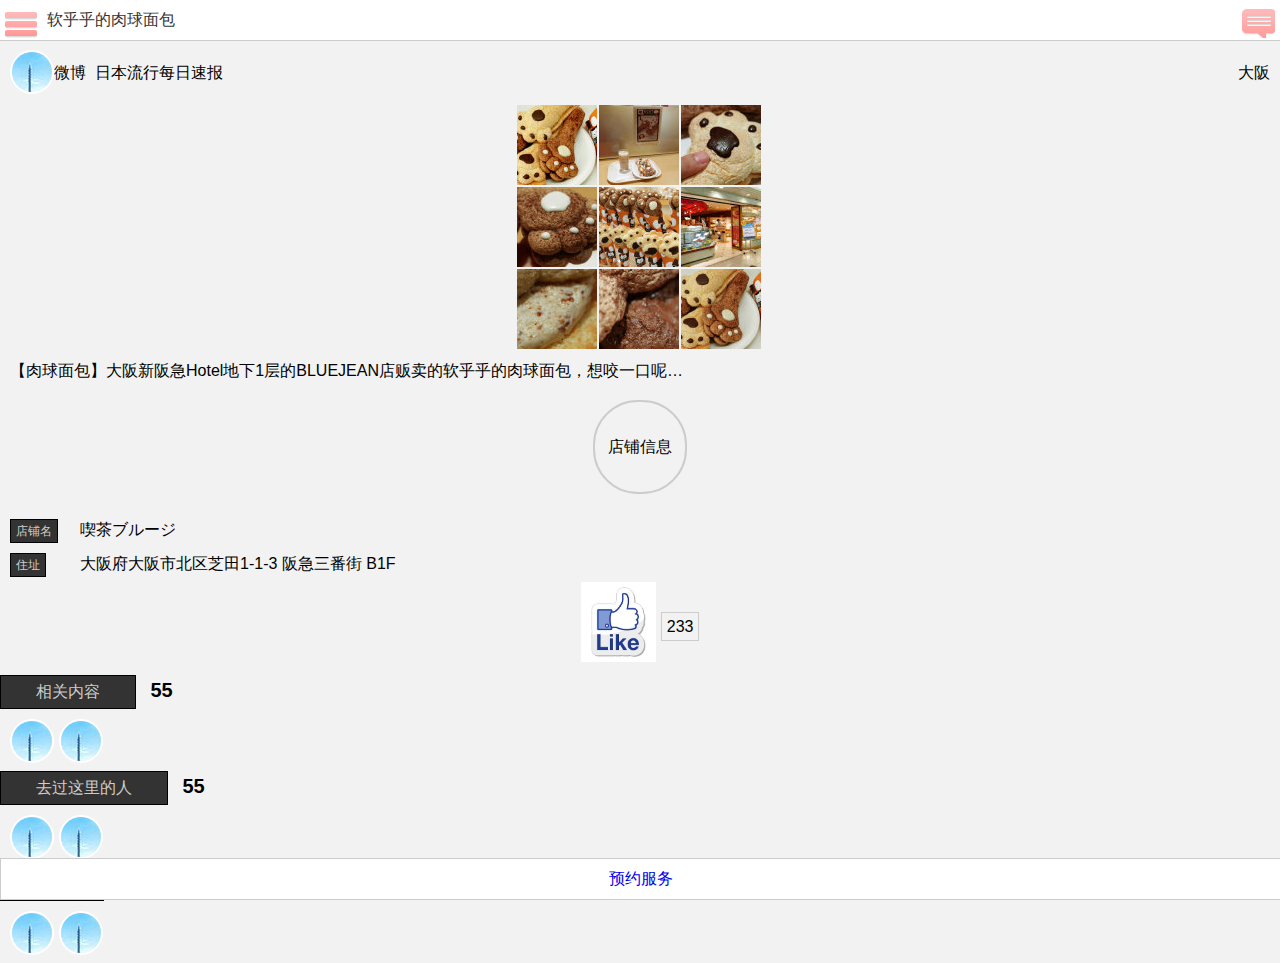
==== detail.html @ e95c985d "new" ====
﻿<!DOCTYPE html>
<html>
<head lang="en">
    <meta charset="UTF-8">
    <title></title>
    <meta name="viewport" content="width=device-width, initial-scale=1.0, maximum-scale=2.0, minimum-scale=1.0, user-scalable=no, target-densitydpi=medium-dpi" />
    <link rel="stylesheet" href="css/reset.css"/>
    <link rel="stylesheet" href="css/common.css"/>
    <link rel="stylesheet" href="css/page.css"/>
</head>
<body>
<header class="detail-header">
    <a class="menuButton" href="menu.html"></a>
    软乎乎的肉球面包
    <a class="noticeButto" href="#"></a>
</header>
<section class="detail-sec1">
    <div class="source">
        <div class="photo-round small-photo" style="float: left;"><img src="res/original.jpg" alt=""/></div>
        微博&nbsp;&nbsp;日本流行每日速报
        <div class="area">大阪</div>
    </div>
    <div class="contentImgs">
        <ul>
            <li><img src="res/1.jpg" alt=""/></li>
            <li><img src="res/2.jpg" alt=""/></li>
            <li><img src="res/3.jpg" alt=""/></li>
            <li><img src="res/4.jpg" alt=""/></li>
            <li><img src="res/5.jpg" alt=""/></li>
            <li><img src="res/6.jpg" alt=""/></li>
            <li><img src="res/7.jpg" alt=""/></li>
            <li><img src="res/8.jpg" alt=""/></li>
            <li><img src="res/9.jpg" alt=""/></li>
        </ul>
    </div>
    <div class="contentIntroduction">
        【肉球面包】大阪新阪急Hotel地下1层的BLUEJEAN店贩卖的软乎乎的肉球面包，想咬一口呢…
    </div>
    <div class="storeInfoButton">店铺信息</div>
    <table class="tbl_common">
        <colgroup>
            <col width="70"/>
        </colgroup>
        <tr>
            <td><span class="importantTag">店铺名</span></td>
            <td>喫茶ブルージ</td>
        </tr>
        <tr>
            <td><span class="importantTag">住址</span></td>
            <td>大阪府大阪市北区芝田1-1-3 阪急三番街 B1F</td>
        </tr>
    </table>
    <div class="storeInfoContainer">
        <img src="res/20140907001901.bmp" alt=""/>
    </div>
    <div class="collectionContainer">
        <img src="res/T19GVfFQ4bXXXXXXXX_!!0-item_pic.jpg" alt="" height="80"/>
        <span class="collectionNum">233</span>
    </div>
    <div class="commentContainer">
        <div class="commentContainer-header">
            <span class="importantTag" style="padding:8px 35px;font-size: 16px;margin-left: -10px;">相关内容</span>
            <span style="font-weight: bold;font-size: 20px;margin-left: 10px;">55</span>
        </div>
        <ul class="commentUser">
            <li><div class="photo-round small-photo"><img src="res/original.jpg" alt=""/></div></li>
            <li><div class="photo-round small-photo"><img src="res/original.jpg" alt=""/></div></li>
        </ul>
        <div class="commentContainer-header">
            <span class="importantTag" style="padding:8px 35px;font-size: 16px;margin-left: -10px;">去过这里的人</span>
            <span style="font-weight: bold;font-size: 20px;margin-left: 10px;">55</span>
        </div>
        <ul class="commentUser">
            <li><div class="photo-round small-photo"><img src="res/original.jpg" alt=""/></div></li>
            <li><div class="photo-round small-photo"><img src="res/original.jpg" alt=""/></div></li>
        </ul>
        <div class="commentContainer-header">
            <span class="importantTag" style="padding:8px 35px;font-size: 16px;margin-left: -10px;">评论</span>
            <span style="font-weight: bold;font-size: 20px;margin-left: 10px;">55</span>
        </div>
        <ul class="commentUser">
            <li><div class="photo-round small-photo"><img src="res/original.jpg" alt=""/></div></li>
            <li><div class="photo-round small-photo"><img src="res/original.jpg" alt=""/></div></li>
        </ul>
    </div>
    <div style="clear:both;"></div>
</section>
<footer class="detail-footer">
    <a href="requirement.html" style="display: block;">预约服务</a>
</footer>
<script src="scripts/zepto.js"></script>
<script>
    $(".storeInfoButton").click(function(){
        $(".storeInfoContainer").show();
    })
</script>
</body>
</html>
---- css/common.css ----
html{
    height:100%;
}
body{
    font-family: "Helvetica Neue",Helvetica,Arial,"Hiragino Sans GB","华文细黑","STHeiti","微软雅黑","Microsoft YaHei",SimHei,sans-serif !important;
    background: #f2f2f2;
}
.photo-round{
    border-radius: 50%;
    border:2px solid #ffffff;
}
.small-photo{
    width:40px;
    height:40px;
    overflow: hidden;
    display:inline-block;
}
.smaller-photo{
    width:32px;
    height:32px;
    overflow: hidden;
    display:inline-block;
}
sup{
    position: relative;
    top: -6px;
    font-size: 12px;
    text-rendering: optimizeLegibility;
}
.menuButton{
    background: url("../images/icons1.png") -247px -242px no-repeat;
    width: 32px;
    height: 27px;
    display: inline-block;
    float: left;
    margin: 11px 0 0 5px;
}
.searchButton{
    background: url("../images/icons1.png") -127px -477px no-repeat;
    width: 33px;
    height: 34px;
    display: inline-block;
    float: right;
    margin: 8px 5px 0 0;
}
.noticeButto{
    background: url("../images/icons1.png") -6px -299px no-repeat;
    width: 33px;
    height: 30px;
    display: inline-block;
    float: right;
    margin: 8px 5px 0 0;
}
.backButton{
    background: url("../images/backIco.png")no-repeat;
    width: 13px;
    height: 17px;
    display: inline-block;
    margin: 12px 0 0 10px;
    float: left;
}
.tbl_common td{
    padding:5px 0;
}
.clearfix{
    clear: both;
}
input[type=text],input[type=password]{
    border: 1px solid #e6e6e6;
    padding:0 10px;
    box-sizing: border-box;
}
footer{
    position: fixed;
    bottom: 0;
    width:100%;
}


.btn1,.btn2{
    width:100%;
    text-align: center;
    background:#13bfa2;
    color:#ffffff;
    display:block;
    padding:12px 0;
}
.btn2{
    background: transparent;
    border:1px solid #ffffff;
}
.blockEle{
    display: block;
    width:100%;
    height:100%;
}

/*height*/
.height2{
    height:40px;
}
---- css/page.css ----
.menu-header{
    /*border-bottom: 2px solid #cccccc;*/
    padding: 30px 0 15px;
}
.menu-customerName{
    /*margin-left: 10px;*/
    /*display: inline-block;*/
    line-height: 40px;
    vertical-align: top;
    text-align: center;
    color:#ffffff;
}
body.menu-body{
    background:#808080;
    color:#c9c9c9;
    font-size: 16px;
    padding:0 5px;
}
.menu-list{
    margin: 10px 40px 0 40px;
}
.menu-list li{
    border-top: 1px solid #a0a2a2;
    /*margin-bottom: 30px;*/
    padding:15px 0;
}
.menu-list li a{
    color:#ffffff;
    font-size: 1.1rem;
}
.messageNum_menu{
    color:#13bfa2;
    margin-left: 10px;
}

/*index*/
.index-sec1,.detail-sec1{
    margin-top: 50px;
}
.index-sec1-imgContainer,.index-sec2-imgContainer{
    position: relative;
    font-size: 0;
    margin-bottom: 1px;
}
.index-sec1-imgContainer img,.index-sec2-imgContainer img{
    width:100%
}
.index-sec1-imgContainer-desc{
    font-size: 32px;
    color:#ffffff;
    text-align: center;
    height: 80px;
    margin:auto;
    position: absolute;
    top:0;
    right: 0;
    bottom: 0;
    left: 0;
    font-weight: bold;
}
.index-sec1-imgContainer-subDesc{
    font-size: 18px;
    margin-top: 20px;
    font-weight: normal;
}
.index-sec2-imgContainer-desc{
    height: 60px;
    padding:10px;
    color:#333333;
    position: relative;
    font-size:14px;
    line-height: 1.5;
}
.customerPhoto{
    position: absolute;
    right: 10px;
    top:-20px;
}
.priceContainer{
    position: absolute;
    top: 90px;
    left: 0;
    background: rgba(0,0,0,0.6);
    color: #dddddd;
    height: 35px;
    width: 70px;
    font-size: 20px;
    line-height: 35px;
    padding:0 5px;
}
.index-header,.detail-header,.detail-footer{
    position: fixed;
    height: 40px;
    text-align: center;
    color: #333333;
    line-height: 40px;
    width: 100%;
    background: #ffffff;
    z-index: 1;
    top: 0;
    left: 0;
    font-size: 16px;
    border-bottom: 1px solid #cccccc;
}

/*detail*/
.detail-header{
    text-align: left;
    text-indent: 10px;
}
.detail-sec1{
    padding:0 10px;
    margin-bottom: 55px;
}
.source{
    line-height: 45px;
    margin-bottom: 10px;
}
.source .area{
    float:right;
}
.contentImgs{
    width:246px;
    margin:0 auto;
}
.contentImgs li{
    margin:0 2px 2px 0;
    float: left;
    font-size: 0;
}
.contentIntroduction{
    padding-top: 10px;
    clear: both;
    line-height: 1.2;
}
.storeInfoContainer{
    display: none;
}
.storeInfoButton{
    width:90px;
    height:90px;
    border-radius: 45px;
    line-height: 90px;
    text-align: center;
    border:2px solid #cccccc;
    margin:20px auto;
    cursor: pointer;
}
.importantTag{
    background: #333333;
    border:1px solid #000000;
    color:#cccccc;
    font-size: 12px;
    padding:5px;
    display: inline-block;
}
.collectionContainer{
    text-align: center;
    margin-bottom: 10px;
}
.collectionNum{
    position: relative;
    top: -30px;
    border:1px solid #cccccc;
    padding:5px;
}
.commentContainer-header{
    margin-bottom: 10px;
    clear: both;
}
.commentUser li{
    margin: 0 5px 5px 0;
    float: left;
}
.detail-footer{
    top:auto;
    bottom: 0;
    border:1px solid #cccccc;
}

/*requirement*/
.ipt_req{
    width:80px;
    border:0;
    border-bottom: 1px solid #cccccc;
}

/*inbox*/
.messagesList{
    margin-top: 10px;
}
.messagesList>li{
    margin-bottom: 10px;
    border-bottom: 1px solid #cccccc;
    padding:10px 5px;
    position: relative;
}
.messagesList .userPic{
    float: left;
}
.messagesList ol{
    margin-left: 80px;
    list-style: none;
}
.messagesList ol li{
    margin-bottom: 3px;
    color:#999999;
}
.messagesList .userName{
    font-weight: bold;
}
.messagesList .messageSearch a{
    color: #eebf09;
}
.messagesList .send_timeSpan{
    position: absolute;
    top:10px;
    right: 5px;
    color:#cccccc;
    font-size: 12px;
}

/*req*/
.req_nav{
    height: 40px;
    background: #666666;
    margin-top: 51px;
    padding: 15px 10px;
    width: 300px;
    position: relative;
    color:#cccccc;
}
.navIcon{
    position: absolute;
    top:10px;
    right: 10px;
}
.navIcon li{
    float: left;
    margin-right: 10px;
}
.navIcon_button{
    background: url("../images/icons2.png");
    width:46px;
    height:46px;
    border-radius: 23px;
    border:2px solid #cccccc;
}
.req_confirm{
    background-position: -433px -380px;
}
.daren{
    background-position: -42px -211px;
}
.consultation{
    background-position: -98px -770px;
}
.navIcon_button.current{
    background-color:#ffffff;
    background-image: url("../images/icons3.png");
}
.message_u1 .message_content1{
    width:70%;
    border-bottom:1px solid #172d31;
    padding: 10px;
    border-radius: 10px;
    background: #cccccc;
    float: right;
    margin-right: 5px;
}
.message_u1 .message_touxiang{
    float: right;
}
.message_u2 .message_content1{
    width:70%;
    /*border-bottom:1px solid #172d31;*/
    padding: 10px;
    border-radius: 10px;
    background: #ffffff;
    float: left;
    margin-left: 5px;
}
.message_u2 .message_touxiang{
    float: left;
}
.consultation-sec1{
    background: #f4f4f4;
    top: 120px;
    bottom: 50px;
    left:0;
    position: absolute;
    width:100%;
}
.consultation-sec1 li{
    margin-bottom: 15px;
}
.consultationMessageList{
    margin:15px 10px;
}
.send_timeSpan{
    font-size: 12px;
    color:#6d6d6d;
    margin-top: 10px;
    display: block;
}
.ipt_message{
    height: 90%;
    width:80%;
    border: 0;
    font-size:18px;
    outline: none;
}

/*menu*/
.photo_menu{
    display: block;
    margin:0 auto;

}

/*register*/
.registerContainer{
    width:80%;
    height: 210px;
    position: absolute;
    top:40px;
    bottom: 10px;
    left:0;
    right: 0;
    margin:auto;
}
.registerContainer li{
    margin-bottom: 8px;
}
.notice_termOfService_Container{
    text-align: center;
    margin-bottom: 10px;
    color:#999999;
}
.link_termOfService{
    color:#13bfa2;
}


.loginBody{
    background:url("../images/loginBG.jpg") no-repeat;
    background-size: 100% 100%;
}
.loginContainer{
    width:70%;
    margin: 40px auto 0;
}
.loginPanel li{
    margin-bottom: 10px;
}
.coagentContainer{
    text-align: center;
    margin-top: 20px;
}
.coagentContainer a{
    /*display: inline-block;*/
    /*width:50%;*/
    /*text-align: center;*/
    margin:0 20px;
}
.link_forgetPWD{
    font-size: 12px;
    color:#ffffff;
    float: right;
    margin-bottom: 8px;
}
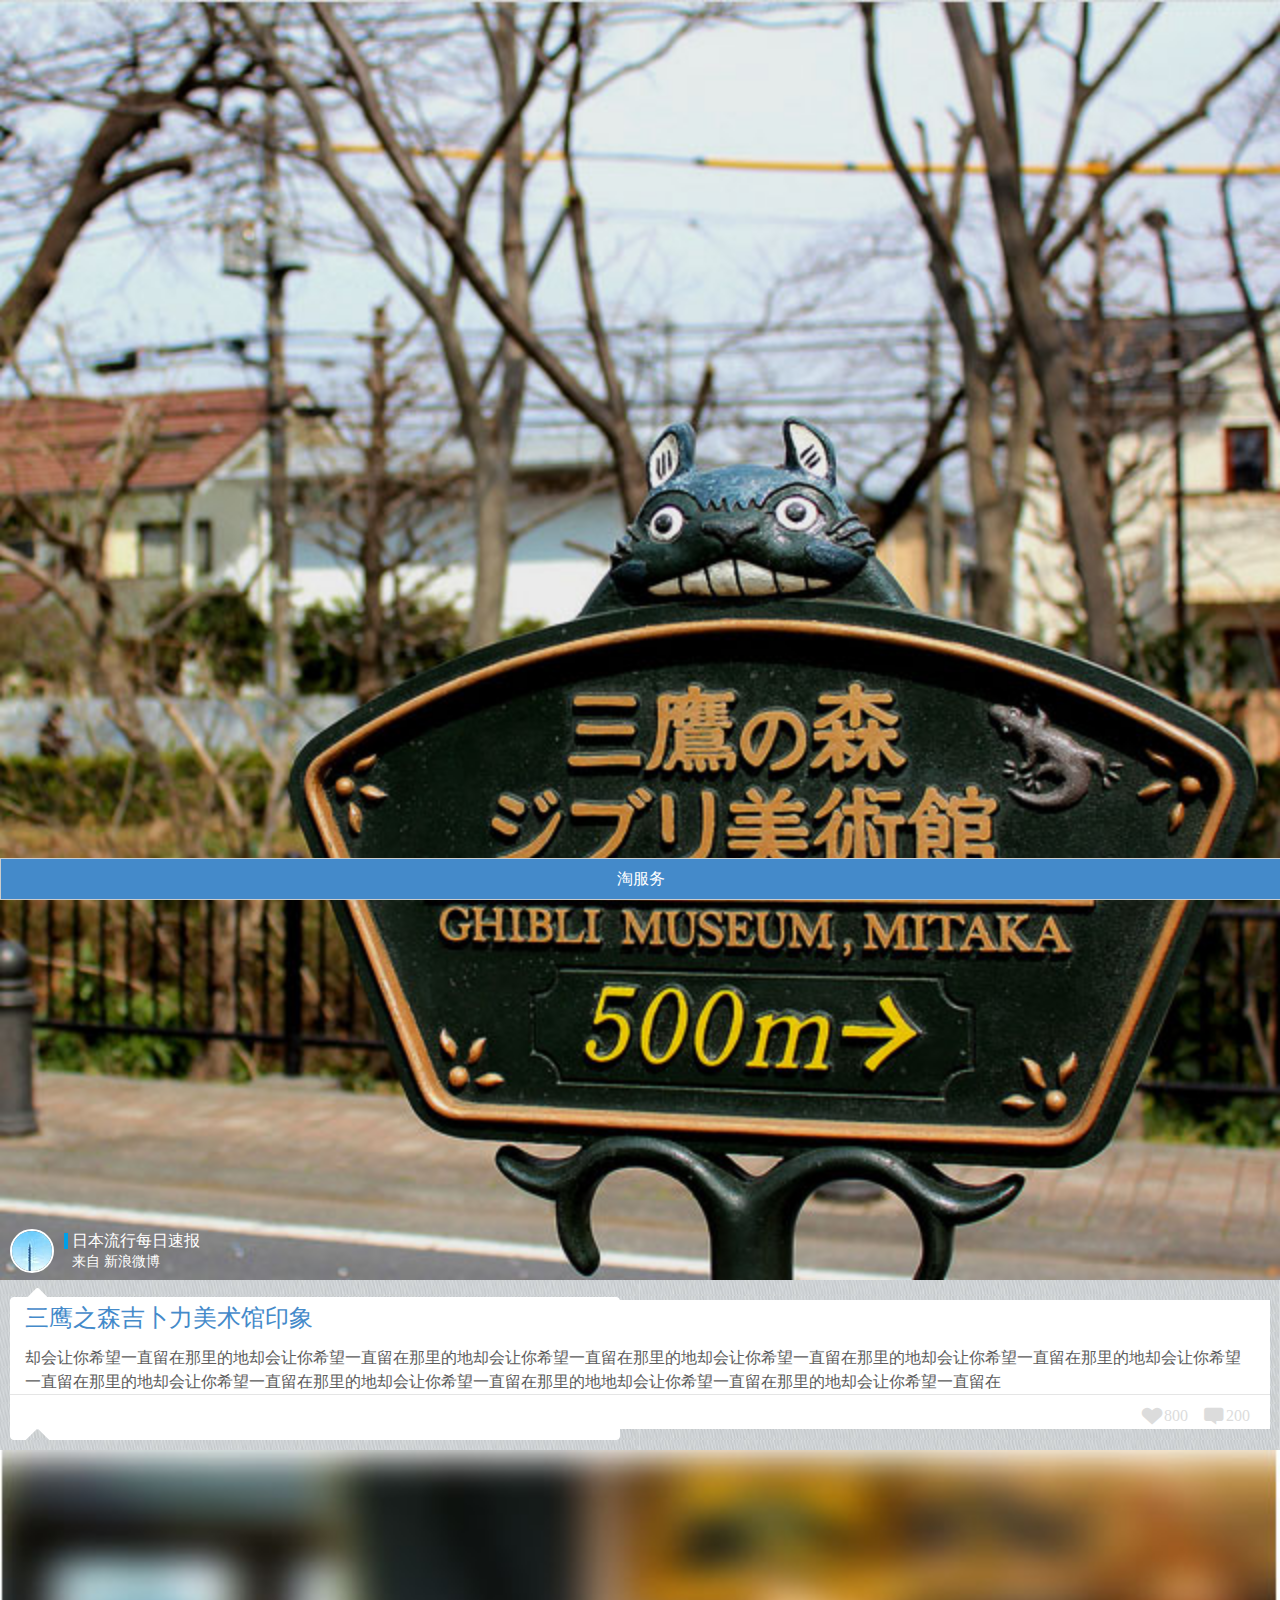
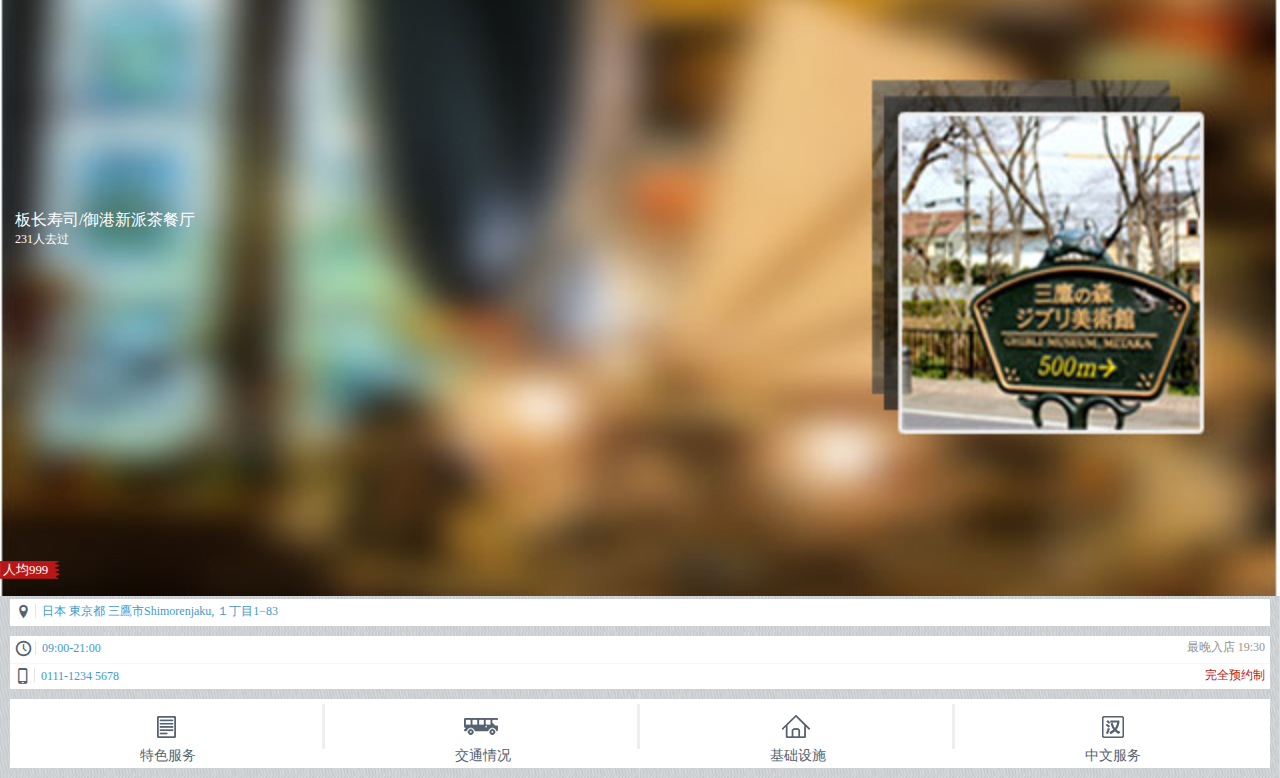
==== commit 33a439a9: "new file" ====
--- a/detail.html
+++ b/detail.html
@@ -2,91 +2,88 @@
 <html>
 <head lang="en">
     <meta charset="UTF-8">
-    <title></title>
+    <title>又见吉卜力</title>
     <meta name="viewport" content="width=device-width, initial-scale=1.0, maximum-scale=2.0, minimum-scale=1.0, user-scalable=no, target-densitydpi=medium-dpi" />
     <link rel="stylesheet" href="css/reset.css"/>
     <link rel="stylesheet" href="css/common.css"/>
     <link rel="stylesheet" href="css/page.css"/>
+    <link rel="stylesheet" href="css/style.css"/>
 </head>
 <body>
-<header class="detail-header">
-    <a class="menuButton" href="menu.html"></a>
-    软乎乎的肉球面包
-    <a class="noticeButto" href="#"></a>
+<header class="detail-header hide">
+    <a class="icon icon-arrow-left5" href="menu.html"></a>
+    <span>又见吉卜力</span>
+    <a class="icon icon-out" href="#" style="float: right"></a>
 </header>
 <section class="detail-sec1">
-    <div class="source">
-        <div class="photo-round small-photo" style="float: left;"><img src="res/original.jpg" alt=""/></div>
-        微博&nbsp;&nbsp;日本流行每日速报
-        <div class="area">大阪</div>
-    </div>
+
     <div class="contentImgs">
-        <ul>
-            <li><img src="res/1.jpg" alt=""/></li>
-            <li><img src="res/2.jpg" alt=""/></li>
-            <li><img src="res/3.jpg" alt=""/></li>
-            <li><img src="res/4.jpg" alt=""/></li>
-            <li><img src="res/5.jpg" alt=""/></li>
-            <li><img src="res/6.jpg" alt=""/></li>
-            <li><img src="res/7.jpg" alt=""/></li>
-            <li><img src="res/8.jpg" alt=""/></li>
-            <li><img src="res/9.jpg" alt=""/></li>
-        </ul>
+        <img src="images/A02-content_02.jpg" alt="" style="width: 100%;"/>
+        <div class="source">
+            <div class="photo-round small-photo sourceAuthorPic" style="float: left;"><img src="res/original.jpg" alt=""/></div>
+            <span class="sourceAuthorName">日本流行每日速报</span><br/>
+            <span class="sourceFrom">来自 新浪微博</span>
+        </div>
     </div>
     <div class="contentIntroduction">
-        【肉球面包】大阪新阪急Hotel地下1层的BLUEJEAN店贩卖的软乎乎的肉球面包，想咬一口呢…
+        <div class="contentTopBG"></div>
+        <div class="content">
+            <div class="contentTitle">三鹰之森吉卜力美术馆印象</div>
+            却会让你希望一直留在那里的地却会让你希望一直留在那里的地却会让你希望一直留在那里的地却会让你希望一直留在那里的地却会让你希望一直留在那里的地却会让你希望一直留在那里的地却会让你希望一直留在那里的地却会让你希望一直留在那里的地地却会让你希望一直留在那里的地却会让你希望一直留在
+        </div>
+        <div class="contentOtherInfoContainer">
+            <i class="icon icon-heart3" style="font-size: 1.5em;vertical-align: middle"></i>800
+            <i class="icon icon-comment" style="font-size: 1.5em;vertical-align: middle;margin-left: 10px"></i>200
+        </div>
+        <div class="contentBottomBG"></div>
     </div>
-    <div class="storeInfoButton">店铺信息</div>
-    <table class="tbl_common">
-        <colgroup>
-            <col width="70"/>
-        </colgroup>
-        <tr>
-            <td><span class="importantTag">店铺名</span></td>
-            <td>喫茶ブルージ</td>
-        </tr>
-        <tr>
-            <td><span class="importantTag">住址</span></td>
-            <td>大阪府大阪市北区芝田1-1-3 阪急三番街 B1F</td>
-        </tr>
-    </table>
     <div class="storeInfoContainer">
-        <img src="res/20140907001901.bmp" alt=""/>
+        <div class="storeImg">
+            <img src="images/A02-content08.jpg" alt="" style="width:100%"/>
+            <div class="storeBasicInfoOnImg">
+                <div class="storeName">板长寿司/御港新派茶餐厅</div>
+                <div class="storeHotContainer">
+                    <span class="storeScoreImg"></span>
+                    <span>231人去过</span>
+                </div>
+            </div>
+            <div class="storePrice">人均999</div>
+        </div>
+        <div class="storeBasicInfoContainer">
+            <div class="storeAddress panel">
+                <div>
+                    <i class="icon icon-location2"></i><span class="separatorV"></span>
+                    日本 東京都 三鷹市Shimorenjaku, １丁目1−83
+                </div>
+            </div>
+            <div class="panel">
+                <div class="businessTime">
+                    <i class="icon icon-clock3"></i><span class="separatorV"></span>
+                    09:00-21:00
+                    <span class="businessTimeExtraInfo">最晚入店 19:30</span>
+                </div>
+                <div class="cellPhone">
+                    <i class="icon icon-mobile" style="font-size:1.3em"></i><span class="separatorV"></span>
+                    0111-1234 5678
+                    <span class="cellPhoneExtraInfo">完全预约制</span>
+                </div>
+            </div>
+
+            <div class="features panel">
+                <ul>
+                    <li><i class="specialService"></i>特色服务</li>
+                    <li><i class="traffic"></i>交通情况</li>
+                    <li><i class="infrastructure"></i>基础设施</li>
+                    <li><i class="ChineseService"></i>中文服务</li>
+                </ul>
+            </div>
+        </div>
     </div>
-    <div class="collectionContainer">
-        <img src="res/T19GVfFQ4bXXXXXXXX_!!0-item_pic.jpg" alt="" height="80"/>
-        <span class="collectionNum">233</span>
-    </div>
-    <div class="commentContainer">
-        <div class="commentContainer-header">
-            <span class="importantTag" style="padding:8px 35px;font-size: 16px;margin-left: -10px;">相关内容</span>
-            <span style="font-weight: bold;font-size: 20px;margin-left: 10px;">55</span>
-        </div>
-        <ul class="commentUser">
-            <li><div class="photo-round small-photo"><img src="res/original.jpg" alt=""/></div></li>
-            <li><div class="photo-round small-photo"><img src="res/original.jpg" alt=""/></div></li>
-        </ul>
-        <div class="commentContainer-header">
-            <span class="importantTag" style="padding:8px 35px;font-size: 16px;margin-left: -10px;">去过这里的人</span>
-            <span style="font-weight: bold;font-size: 20px;margin-left: 10px;">55</span>
-        </div>
-        <ul class="commentUser">
-            <li><div class="photo-round small-photo"><img src="res/original.jpg" alt=""/></div></li>
-            <li><div class="photo-round small-photo"><img src="res/original.jpg" alt=""/></div></li>
-        </ul>
-        <div class="commentContainer-header">
-            <span class="importantTag" style="padding:8px 35px;font-size: 16px;margin-left: -10px;">评论</span>
-            <span style="font-weight: bold;font-size: 20px;margin-left: 10px;">55</span>
-        </div>
-        <ul class="commentUser">
-            <li><div class="photo-round small-photo"><img src="res/original.jpg" alt=""/></div></li>
-            <li><div class="photo-round small-photo"><img src="res/original.jpg" alt=""/></div></li>
-        </ul>
-    </div>
+
     <div style="clear:both;"></div>
 </section>
 <footer class="detail-footer">
-    <a href="requirement.html" style="display: block;">预约服务</a>
+    <a href="requirement.html" style="display: block;">淘服务</a>
 </footer>
 <script src="scripts/zepto.js"></script>
 <script>
--- a/css/common.css
+++ b/css/common.css
@@ -2,8 +2,14 @@
     height:100%;
 }
 body{
-    font-family: "Helvetica Neue",Helvetica,Arial,"Hiragino Sans GB","华文细黑","STHeiti","微软雅黑","Microsoft YaHei",SimHei,sans-serif !important;
+    /*font-family: "Helvetica Neue",Helvetica,Arial,"Hiragino Sans GB","华文细黑","STHeiti","微软雅黑","Microsoft YaHei",SimHei,sans-serif !important;*/
     background: #f2f2f2;
+    width:100%;
+    overflow-x:hidden;
+    height: 100%;
+}
+.hide{
+    display: none;
 }
 .photo-round{
     border-radius: 50%;
@@ -28,20 +34,20 @@
     text-rendering: optimizeLegibility;
 }
 .menuButton{
-    background: url("../images/icons1.png") -247px -242px no-repeat;
-    width: 32px;
-    height: 27px;
+    background: url("../images/menuIco.png")no-repeat;
+    width: 17px;
+    height: 14px;
     display: inline-block;
     float: left;
-    margin: 11px 0 0 5px;
+    margin-top: 11px;
 }
 .searchButton{
-    background: url("../images/icons1.png") -127px -477px no-repeat;
-    width: 33px;
-    height: 34px;
+    background: url("../images/searchIco.png") no-repeat;
+    width: 20px;
+    height: 21px;
     display: inline-block;
     float: right;
-    margin: 8px 5px 0 0;
+    margin: 8px 10px 0 0;
 }
 .noticeButto{
     background: url("../images/icons1.png") -6px -299px no-repeat;
@@ -57,7 +63,9 @@
     height: 17px;
     display: inline-block;
     margin: 12px 0 0 10px;
-    float: left;
+    /*float: left;*/
+    position: absolute;
+    left: 0;
 }
 .tbl_common td{
     padding:5px 0;
@@ -95,6 +103,48 @@
     height:100%;
 }
 
+.menuContainer{
+    position: fixed;
+    top: 0;
+    left: 0;
+    z-index: 0;
+    background:#808080;
+    color:#c9c9c9;
+    font-size: 16px;
+    width:100%;
+    height: 100%;
+}
+#wrapper{
+    z-index: 1;
+    position: absolute;
+    top: 40px;
+    bottom: 0;
+    width:100%;
+    overflow:hidden;
+}
+body.showMenu{
+    overflow: hidden;
+    -webkit-backface-visibility:hidden;
+    position: relative;
+}
+body.showMenu header{
+    position: absolute;
+}
+body.showMenu .main{
+    -webkit-transform:translate(90%,0);
+}
+.main{
+    transition:transform 0.08s ease 0s;
+    position: absolute;
+    width:100%;
+    height:100%;
+    z-index: 1;
+}
+#scroller{
+    position: absolute;
+    width: 100%;
+}
+
 /*height*/
 .height2{
     height:40px;
--- a/css/page.css
+++ b/css/page.css
@@ -1,6 +1,7 @@
 .menu-header{
     /*border-bottom: 2px solid #cccccc;*/
     padding: 30px 0 15px;
+    position:static !important;
 }
 .menu-customerName{
     /*margin-left: 10px;*/
@@ -34,13 +35,13 @@
 }
 
 /*index*/
-.index-sec1,.detail-sec1{
-    margin-top: 50px;
+.detail-sec1{
+    /*margin-top: 40px;*/
 }
 .index-sec1-imgContainer,.index-sec2-imgContainer{
     position: relative;
     font-size: 0;
-    margin-bottom: 1px;
+    /*margin-bottom: 1px;*/
 }
 .index-sec1-imgContainer img,.index-sec2-imgContainer img{
     width:100%
@@ -56,7 +57,7 @@
     right: 0;
     bottom: 0;
     left: 0;
-    font-weight: bold;
+    /*font-weight: bold;*/
 }
 .index-sec1-imgContainer-subDesc{
     font-size: 18px;
@@ -102,26 +103,71 @@
     font-size: 16px;
     border-bottom: 1px solid #cccccc;
 }
+.hotTalentContainer{
+    background:#ffffff;
+    padding:10px 0;
+    height: 100px;
+    overflow: hidden;
+}
+.hotTalentContainer .title{
+    text-align: center;
+    border-bottom: 1px solid #e6e6e6;
+    color:#666666;
+    font-size: 16px;
+    padding:5px 0;
+}
+.hotTalentContainer ul{
+    margin: 10px 0 0 10%;
+    width:800px;
+}
+.hotTalentContainer li{
+    float:left;
+    margin-right: 10px;
+}
 
 /*detail*/
 .detail-header{
+    padding:10px 15px;
+    background: transparent;
+    border:0;
     text-align: left;
-    text-indent: 10px;
+    line-height: 1.5em;
+    vertical-align: middle;
+    color: #ffffff;
+    box-sizing: border-box;
+}
+.detail-header a{
+    color:#ffffff;
+    font-size: 1.5em;
+    vertical-align: middle;
 }
 .detail-sec1{
-    padding:0 10px;
+    /*padding:0 10px;*/
     margin-bottom: 55px;
+    background: url("../images/detailBG_02.jpg");
 }
 .source{
-    line-height: 45px;
-    margin-bottom: 10px;
-}
-.source .area{
-    float:right;
+    position: absolute;
+    bottom: 10px;
+    left: 10px;
+    width: 100%;
+    color: #ffffff;
+}
+.sourceAuthorPic{
+    margin-right: 10px;
+}
+.sourceAuthorName{
+    border-left: 4px solid #00a0e9;
+    padding-left: 4px;
+    margin: 4px 0;
+    display: inline-block;
+}
+.sourceFrom{
+    padding-left: 8px;
+    font-size: 0.875em;
 }
 .contentImgs{
-    width:246px;
-    margin:0 auto;
+    position: relative;
 }
 .contentImgs li{
     margin:0 2px 2px 0;
@@ -129,22 +175,139 @@
     font-size: 0;
 }
 .contentIntroduction{
-    padding-top: 10px;
+    margin:3px 10px;
     clear: both;
     line-height: 1.2;
 }
+.contentIntroduction .contentTopBG{
+    background: url("../images/detailContentTopBG.png") left top no-repeat;
+    height: 14px;
+}
+.contentIntroduction .contentBottomBG{
+    background: url("../images/detailContentBottomBG.png") left bottom no-repeat;
+    height: 11px;
+}
+.contentIntroduction .content{
+    background: #ffffff;
+    line-height: 1.5;
+    color:#5c5c5c;
+    padding:0 15px;
+}
+.contentIntroduction .contentTitle{
+    color:#448aca;
+    font-size: 1.5em;
+    margin-bottom: 10px;
+}
+.contentOtherInfoContainer{
+    border-top: 1px solid #e5e5e5;
+    color:#dcdcdc;
+    background: #ffffff;
+    text-align: right;
+    padding:10px 20px 0;
+    box-sizing: border-box;
+}
 .storeInfoContainer{
-    display: none;
-}
-.storeInfoButton{
-    width:90px;
-    height:90px;
-    border-radius: 45px;
-    line-height: 90px;
-    text-align: center;
-    border:2px solid #cccccc;
-    margin:20px auto;
-    cursor: pointer;
+    margin-top: 10px;
+}
+.storeImg{
+    position: relative;
+}
+.storeBasicInfoOnImg{
+    position: absolute;
+    left: 15px;
+    bottom: 50%;
+    margin-bottom: -20px;
+    color: #ffffff;
+}
+.storeBasicInfoOnImg .storeName{
+    font-size: 1em;
+    margin-bottom: 5px;
+}
+.storeBasicInfoOnImg .storeHotContainer{
+    font-size: 0.75em;
+}
+.storePrice{
+    background: url("../images/storePriceTagBG.png") no-repeat;
+    position: absolute;
+    left: 0;
+    bottom: 20px;
+    height: 18px;
+    width: 60px;
+    line-height: 18px;
+    padding-left: 3px;
+    font-size: 0.8em;
+    color:#ffffff;
+}
+.storeBasicInfoContainer{
+    padding:0 10px;
+}
+.storeBasicInfoContainer .icon{
+    color:#556270;
+    font-size: 1.4em;
+    vertical-align:middle;
+}
+.businessTime .icon{
+    /*font-size: 1.1em;*/
+}
+.cellPhoneExtraInfo{
+    color:#b91717;
+    float: right;
+}
+.storeBasicInfoContainer .panel{
+    background: #ffffff;
+    margin-bottom: 10px;
+}
+.storeBasicInfoContainer .panel>div{
+    padding:5px;
+}
+.storeBasicInfoContainer .separatorV{
+    border-left: 1px solid #e5e5e5;
+    margin-left: 3px;
+    padding-right: 3px;
+}
+.storeAddress,.businessTime,.cellPhone{
+    color:#4399ca;
+    font-size: 0.75em;
+}
+.businessTime{
+    border-bottom: 1px solid #f6f6f6;
+}
+.businessTimeExtraInfo{
+    float:right;
+    color:#939393;
+}
+.features.panel{
+    padding-top: 5px;
+}
+.features.panel ul{
+    display: -webkit-box;
+}
+.features.panel li{
+    -webkit-box-flex:1.0;
+    margin-bottom: 5px;
+    color:#556270;
+    font-size: 0.875em;
+    text-align: center;
+}
+.features.panel li i{
+    display: block;
+    height: 45px;
+    border-right: 3px solid #eeeeee;
+}
+.features.panel li:last-of-type i{
+    border:0;
+}
+.features .specialService{
+    background: url("../images/specialServiceIco.png") center no-repeat;
+}
+.features .traffic{
+    background: url("../images/trafficIco.png") center no-repeat;
+}
+.features .infrastructure{
+    background: url("../images/infrastructureIco.png") center no-repeat;
+}
+.features .ChineseService{
+    background: url("../images/chineseServiceIco.png") center no-repeat;
 }
 .importantTag{
     background: #333333;
@@ -176,6 +339,30 @@
     top:auto;
     bottom: 0;
     border:1px solid #cccccc;
+    background:#448aca;
+}
+.detail-footer a{
+    color: #ffffff;
+}
+.sightSpotTitle{
+    position: absolute;
+    left: 13px;
+    bottom: 4px;
+    height: 30px;
+    width: 100%;
+    font-size: 23px;
+    color: #ffffff;
+}
+.favoriteIco{
+    position: absolute;
+    width: 23px;
+    height: 22px;
+    background: url("../images/favoriteIco.png") 0 0 no-repeat;
+    top: 10px;
+    right: 10px;
+}
+.favoriteIco.choosen{
+    background-position: 0 -23px;
 }
 
 /*requirement*/
--- a/css/style.css
+++ b/css/style.css
@@ -0,0 +1,1084 @@
+@font-face {
+	font-family: 'icomoon';
+	src:url('../fonts/icomoon.eot?-p8xfct');
+	src:url('../fonts/icomoon.eot?#iefix-p8xfct') format('embedded-opentype'),
+		url('../fonts/icomoon.woff?-p8xfct') format('woff'),
+		url('../fonts/icomoon.ttf?-p8xfct') format('truetype'),
+		url('../fonts/icomoon.svg?-p8xfct#icomoon') format('svg');
+	font-weight: normal;
+	font-style: normal;
+}
+
+.icon {
+	font-family: 'icomoon';
+	speak: none;
+	font-style: normal;
+	font-weight: normal;
+	font-variant: normal;
+	text-transform: none;
+	line-height: 1;
+
+	/* Better Font Rendering =========== */
+	-webkit-font-smoothing: antialiased;
+	-moz-osx-font-smoothing: grayscale;
+}
+
+.icon-heart:before {
+	content: "\e600";
+}
+.icon-cloud:before {
+	content: "\e601";
+}
+.icon-star:before {
+	content: "\e602";
+}
+.icon-tv:before {
+	content: "\e603";
+}
+.icon-sound:before {
+	content: "\e604";
+}
+.icon-video:before {
+	content: "\e605";
+}
+.icon-trash:before {
+	content: "\e606";
+}
+.icon-user:before {
+	content: "\e607";
+}
+.icon-key:before {
+	content: "\e608";
+}
+.icon-search:before {
+	content: "\e609";
+}
+.icon-settings:before {
+	content: "\e60a";
+}
+.icon-camera:before {
+	content: "\e60b";
+}
+.icon-tag:before {
+	content: "\e60c";
+}
+.icon-lock:before {
+	content: "\e60d";
+}
+.icon-bulb:before {
+	content: "\e60e";
+}
+.icon-pen:before {
+	content: "\e60f";
+}
+.icon-diamond:before {
+	content: "\e610";
+}
+.icon-display:before {
+	content: "\e611";
+}
+.icon-location:before {
+	content: "\e612";
+}
+.icon-eye:before {
+	content: "\e613";
+}
+.icon-bubble:before {
+	content: "\e614";
+}
+.icon-stack:before {
+	content: "\e615";
+}
+.icon-cup:before {
+	content: "\e616";
+}
+.icon-phone:before {
+	content: "\e617";
+}
+.icon-news:before {
+	content: "\e618";
+}
+.icon-mail:before {
+	content: "\e619";
+}
+.icon-like:before {
+	content: "\e61a";
+}
+.icon-photo:before {
+	content: "\e61b";
+}
+.icon-note:before {
+	content: "\e61c";
+}
+.icon-clock:before {
+	content: "\e61d";
+}
+.icon-paperplane:before {
+	content: "\e61e";
+}
+.icon-params:before {
+	content: "\e61f";
+}
+.icon-banknote:before {
+	content: "\e620";
+}
+.icon-data:before {
+	content: "\e621";
+}
+.icon-music:before {
+	content: "\e622";
+}
+.icon-megaphone:before {
+	content: "\e623";
+}
+.icon-study:before {
+	content: "\e624";
+}
+.icon-lab:before {
+	content: "\e625";
+}
+.icon-food:before {
+	content: "\e626";
+}
+.icon-t-shirt:before {
+	content: "\e627";
+}
+.icon-fire:before {
+	content: "\e628";
+}
+.icon-clip:before {
+	content: "\e629";
+}
+.icon-shop:before {
+	content: "\e62a";
+}
+.icon-calendar:before {
+	content: "\e62b";
+}
+.icon-wallet:before {
+	content: "\e62c";
+}
+.icon-vynil:before {
+	content: "\e62d";
+}
+.icon-truck:before {
+	content: "\e62e";
+}
+.icon-world:before {
+	content: "\e62f";
+}
+.icon-store:before {
+	content: "\e630";
+}
+.icon-out:before {
+	content: "\e631";
+}
+.icon-in:before {
+	content: "\e632";
+}
+.icon-in-alt:before {
+	content: "\e633";
+}
+.icon-home:before {
+	content: "\e634";
+}
+.icon-lightbulb:before {
+	content: "\e635";
+}
+.icon-anchor:before {
+	content: "\e636";
+}
+.icon-feather:before {
+	content: "\e637";
+}
+.icon-expand:before {
+	content: "\e638";
+}
+.icon-maximize:before {
+	content: "\e639";
+}
+.icon-search2:before {
+	content: "\e63a";
+}
+.icon-zoomin:before {
+	content: "\e63b";
+}
+.icon-zoomout:before {
+	content: "\e63c";
+}
+.icon-add:before {
+	content: "\e63d";
+}
+.icon-subtract:before {
+	content: "\e63e";
+}
+.icon-exclamation:before {
+	content: "\e63f";
+}
+.icon-question:before {
+	content: "\e640";
+}
+.icon-close:before {
+	content: "\e641";
+}
+.icon-cmd:before {
+	content: "\e642";
+}
+.icon-forbid:before {
+	content: "\e643";
+}
+.icon-book:before {
+	content: "\e644";
+}
+.icon-spinner:before {
+	content: "\e645";
+}
+.icon-play:before {
+	content: "\e646";
+}
+.icon-stop:before {
+	content: "\e647";
+}
+.icon-pause:before {
+	content: "\e648";
+}
+.icon-forward:before {
+	content: "\e649";
+}
+.icon-rewind:before {
+	content: "\e64a";
+}
+.icon-sound2:before {
+	content: "\e64b";
+}
+.icon-sound-alt:before {
+	content: "\e64c";
+}
+.icon-soundoff:before {
+	content: "\e64d";
+}
+.icon-task:before {
+	content: "\e64e";
+}
+.icon-inbox:before {
+	content: "\e64f";
+}
+.icon-inbox-alt:before {
+	content: "\e650";
+}
+.icon-envelope:before {
+	content: "\e651";
+}
+.icon-compose:before {
+	content: "\e652";
+}
+.icon-newspaper:before {
+	content: "\e653";
+}
+.icon-newspaper-alt:before {
+	content: "\e654";
+}
+.icon-clipboard:before {
+	content: "\e655";
+}
+.icon-calendar2:before {
+	content: "\e656";
+}
+.icon-hyperlink:before {
+	content: "\e657";
+}
+.icon-trash2:before {
+	content: "\e658";
+}
+.icon-trash-alt:before {
+	content: "\e659";
+}
+.icon-grid:before {
+	content: "\e65a";
+}
+.icon-grid-alt:before {
+	content: "\e65b";
+}
+.icon-menu:before {
+	content: "\e65c";
+}
+.icon-list:before {
+	content: "\e65d";
+}
+.icon-gallery:before {
+	content: "\e65e";
+}
+.icon-calculator:before {
+	content: "\e65f";
+}
+.icon-windows:before {
+	content: "\e660";
+}
+.icon-browser:before {
+	content: "\e661";
+}
+.icon-alarm:before {
+	content: "\e662";
+}
+.icon-clock2:before {
+	content: "\e663";
+}
+.icon-attachment:before {
+	content: "\e664";
+}
+.icon-settings2:before {
+	content: "\e665";
+}
+.icon-portfolio:before {
+	content: "\e666";
+}
+.icon-user2:before {
+	content: "\e667";
+}
+.icon-users:before {
+	content: "\e668";
+}
+.icon-heart2:before {
+	content: "\e669";
+}
+.icon-chat:before {
+	content: "\e66a";
+}
+.icon-comments:before {
+	content: "\e66b";
+}
+.icon-screen:before {
+	content: "\e66c";
+}
+.icon-iphone:before {
+	content: "\e66d";
+}
+.icon-ipad:before {
+	content: "\e66e";
+}
+.icon-forkandspoon:before {
+	content: "\e66f";
+}
+.icon-forkandknife:before {
+	content: "\e670";
+}
+.icon-instagram:before {
+	content: "\e671";
+}
+.icon-facebook:before {
+	content: "\e672";
+}
+.icon-delicious:before {
+	content: "\e673";
+}
+.icon-googleplus:before {
+	content: "\e674";
+}
+.icon-dribbble:before {
+	content: "\e675";
+}
+.icon-pin:before {
+	content: "\e676";
+}
+.icon-pin-alt:before {
+	content: "\e677";
+}
+.icon-camera2:before {
+	content: "\e678";
+}
+.icon-brightness:before {
+	content: "\e679";
+}
+.icon-brightness-half:before {
+	content: "\e67a";
+}
+.icon-moon:before {
+	content: "\e67b";
+}
+.icon-cloud2:before {
+	content: "\e67c";
+}
+.icon-circle-full:before {
+	content: "\e67d";
+}
+.icon-circle-half:before {
+	content: "\e67e";
+}
+.icon-globe:before {
+	content: "\e67f";
+}
+.icon-phone2:before {
+	content: "\e680";
+}
+.icon-mobile:before {
+	content: "\e681";
+}
+.icon-mouse:before {
+	content: "\e682";
+}
+.icon-directions:before {
+	content: "\e683";
+}
+.icon-mail2:before {
+	content: "\e684";
+}
+.icon-paperplane2:before {
+	content: "\e685";
+}
+.icon-pencil:before {
+	content: "\e686";
+}
+.icon-feather2:before {
+	content: "\e687";
+}
+.icon-paperclip:before {
+	content: "\e688";
+}
+.icon-drawer:before {
+	content: "\e689";
+}
+.icon-reply:before {
+	content: "\e68a";
+}
+.icon-reply-all:before {
+	content: "\e68b";
+}
+.icon-forward2:before {
+	content: "\e68c";
+}
+.icon-user3:before {
+	content: "\e68d";
+}
+.icon-users2:before {
+	content: "\e68e";
+}
+.icon-user-add:before {
+	content: "\e68f";
+}
+.icon-vcard:before {
+	content: "\e690";
+}
+.icon-export:before {
+	content: "\e691";
+}
+.icon-location2:before {
+	content: "\e692";
+}
+.icon-map:before {
+	content: "\e693";
+}
+.icon-compass:before {
+	content: "\e694";
+}
+.icon-location3:before {
+	content: "\e695";
+}
+.icon-target:before {
+	content: "\e696";
+}
+.icon-share:before {
+	content: "\e697";
+}
+.icon-sharable:before {
+	content: "\e698";
+}
+.icon-heart3:before {
+	content: "\e699";
+}
+.icon-heart4:before {
+	content: "\e69a";
+}
+.icon-star2:before {
+	content: "\e69b";
+}
+.icon-star3:before {
+	content: "\e69c";
+}
+.icon-thumbsup:before {
+	content: "\e69d";
+}
+.icon-thumbsdown:before {
+	content: "\e69e";
+}
+.icon-chat2:before {
+	content: "\e69f";
+}
+.icon-comment:before {
+	content: "\e6a0";
+}
+.icon-quote:before {
+	content: "\e6a1";
+}
+.icon-house:before {
+	content: "\e6a2";
+}
+.icon-popup:before {
+	content: "\e6a3";
+}
+.icon-search3:before {
+	content: "\e6a4";
+}
+.icon-flashlight:before {
+	content: "\e6a5";
+}
+.icon-printer:before {
+	content: "\e6a6";
+}
+.icon-bell:before {
+	content: "\e6a7";
+}
+.icon-link:before {
+	content: "\e6a8";
+}
+.icon-flag:before {
+	content: "\e6a9";
+}
+.icon-cog:before {
+	content: "\e6aa";
+}
+.icon-tools:before {
+	content: "\e6ab";
+}
+.icon-trophy:before {
+	content: "\e6ac";
+}
+.icon-tag2:before {
+	content: "\e6ad";
+}
+.icon-camera3:before {
+	content: "\e6ae";
+}
+.icon-megaphone2:before {
+	content: "\e6af";
+}
+.icon-moon2:before {
+	content: "\e6b0";
+}
+.icon-palette:before {
+	content: "\e6b1";
+}
+.icon-leaf:before {
+	content: "\e6b2";
+}
+.icon-music2:before {
+	content: "\e6b3";
+}
+.icon-music3:before {
+	content: "\e6b4";
+}
+.icon-new:before {
+	content: "\e6b5";
+}
+.icon-graduation:before {
+	content: "\e6b6";
+}
+.icon-book2:before {
+	content: "\e6b7";
+}
+.icon-newspaper2:before {
+	content: "\e6b8";
+}
+.icon-bag:before {
+	content: "\e6b9";
+}
+.icon-airplane:before {
+	content: "\e6ba";
+}
+.icon-lifebuoy:before {
+	content: "\e6bb";
+}
+.icon-eye2:before {
+	content: "\e6bc";
+}
+.icon-clock3:before {
+	content: "\e6bd";
+}
+.icon-microphone:before {
+	content: "\e6be";
+}
+.icon-calendar3:before {
+	content: "\e6bf";
+}
+.icon-bolt:before {
+	content: "\e6c0";
+}
+.icon-thunder:before {
+	content: "\e6c1";
+}
+.icon-droplet:before {
+	content: "\e6c2";
+}
+.icon-cd:before {
+	content: "\e6c3";
+}
+.icon-briefcase:before {
+	content: "\e6c4";
+}
+.icon-air:before {
+	content: "\e6c5";
+}
+.icon-hourglass:before {
+	content: "\e6c6";
+}
+.icon-gauge:before {
+	content: "\e6c7";
+}
+.icon-language:before {
+	content: "\e6c8";
+}
+.icon-network:before {
+	content: "\e6c9";
+}
+.icon-key2:before {
+	content: "\e6ca";
+}
+.icon-battery:before {
+	content: "\e6cb";
+}
+.icon-bucket:before {
+	content: "\e6cc";
+}
+.icon-magnet:before {
+	content: "\e6cd";
+}
+.icon-drive:before {
+	content: "\e6ce";
+}
+.icon-cup2:before {
+	content: "\e6cf";
+}
+.icon-rocket:before {
+	content: "\e6d0";
+}
+.icon-brush:before {
+	content: "\e6d1";
+}
+.icon-suitcase:before {
+	content: "\e6d2";
+}
+.icon-cone:before {
+	content: "\e6d3";
+}
+.icon-earth:before {
+	content: "\e6d4";
+}
+.icon-keyboard:before {
+	content: "\e6d5";
+}
+.icon-browser2:before {
+	content: "\e6d6";
+}
+.icon-publish:before {
+	content: "\e6d7";
+}
+.icon-progress-3:before {
+	content: "\e6d8";
+}
+.icon-progress-2:before {
+	content: "\e6d9";
+}
+.icon-brogress-1:before {
+	content: "\e6da";
+}
+.icon-progress-0:before {
+	content: "\e6db";
+}
+.icon-sun:before {
+	content: "\e6dc";
+}
+.icon-sun2:before {
+	content: "\e6dd";
+}
+.icon-adjust:before {
+	content: "\e6de";
+}
+.icon-code:before {
+	content: "\e6df";
+}
+.icon-screen2:before {
+	content: "\e6e0";
+}
+.icon-infinity:before {
+	content: "\e6e1";
+}
+.icon-light-bulb:before {
+	content: "\e6e2";
+}
+.icon-creditcard:before {
+	content: "\e6e3";
+}
+.icon-database:before {
+	content: "\e6e4";
+}
+.icon-voicemail:before {
+	content: "\e6e5";
+}
+.icon-clipboard2:before {
+	content: "\e6e6";
+}
+.icon-cart:before {
+	content: "\e6e7";
+}
+.icon-box:before {
+	content: "\e6e8";
+}
+.icon-ticket:before {
+	content: "\e6e9";
+}
+.icon-rss:before {
+	content: "\e6ea";
+}
+.icon-signal:before {
+	content: "\e6eb";
+}
+.icon-thermometer:before {
+	content: "\e6ec";
+}
+.icon-droplets:before {
+	content: "\e6ed";
+}
+.icon-uniE6EE:before {
+	content: "\e6ee";
+}
+.icon-statistics:before {
+	content: "\e6ef";
+}
+.icon-pie:before {
+	content: "\e6f0";
+}
+.icon-bars:before {
+	content: "\e6f1";
+}
+.icon-graph:before {
+	content: "\e6f2";
+}
+.icon-lock2:before {
+	content: "\e6f3";
+}
+.icon-lock-open:before {
+	content: "\e6f4";
+}
+.icon-logout:before {
+	content: "\e6f5";
+}
+.icon-login:before {
+	content: "\e6f6";
+}
+.icon-checkmark:before {
+	content: "\e6f7";
+}
+.icon-cross:before {
+	content: "\e6f8";
+}
+.icon-minus:before {
+	content: "\e6f9";
+}
+.icon-plus:before {
+	content: "\e6fa";
+}
+.icon-cross2:before {
+	content: "\e6fb";
+}
+.icon-minus2:before {
+	content: "\e6fc";
+}
+.icon-plus2:before {
+	content: "\e6fd";
+}
+.icon-cross3:before {
+	content: "\e6fe";
+}
+.icon-minus3:before {
+	content: "\e6ff";
+}
+.icon-plus3:before {
+	content: "\e700";
+}
+.icon-erase:before {
+	content: "\e701";
+}
+.icon-blocked:before {
+	content: "\e702";
+}
+.icon-info:before {
+	content: "\e703";
+}
+.icon-info2:before {
+	content: "\e704";
+}
+.icon-question2:before {
+	content: "\e705";
+}
+.icon-help:before {
+	content: "\e706";
+}
+.icon-warning:before {
+	content: "\e707";
+}
+.icon-cycle:before {
+	content: "\e708";
+}
+.icon-cw:before {
+	content: "\e709";
+}
+.icon-ccw:before {
+	content: "\e70a";
+}
+.icon-shuffle:before {
+	content: "\e70b";
+}
+.icon-arrow:before {
+	content: "\e70c";
+}
+.icon-arrow2:before {
+	content: "\e70d";
+}
+.icon-retweet:before {
+	content: "\e70e";
+}
+.icon-loop:before {
+	content: "\e70f";
+}
+.icon-history:before {
+	content: "\e710";
+}
+.icon-back:before {
+	content: "\e711";
+}
+.icon-switch:before {
+	content: "\e712";
+}
+.icon-list2:before {
+	content: "\e713";
+}
+.icon-add-to-list:before {
+	content: "\e714";
+}
+.icon-layout:before {
+	content: "\e715";
+}
+.icon-list3:before {
+	content: "\e716";
+}
+.icon-text:before {
+	content: "\e717";
+}
+.icon-text2:before {
+	content: "\e718";
+}
+.icon-document:before {
+	content: "\e719";
+}
+.icon-docs:before {
+	content: "\e71a";
+}
+.icon-landscape:before {
+	content: "\e71b";
+}
+.icon-pictures:before {
+	content: "\e71c";
+}
+.icon-video2:before {
+	content: "\e71d";
+}
+.icon-music4:before {
+	content: "\e71e";
+}
+.icon-folder:before {
+	content: "\e71f";
+}
+.icon-archive:before {
+	content: "\e720";
+}
+.icon-trash3:before {
+	content: "\e721";
+}
+.icon-upload:before {
+	content: "\e722";
+}
+.icon-download:before {
+	content: "\e723";
+}
+.icon-disk:before {
+	content: "\e724";
+}
+.icon-install:before {
+	content: "\e725";
+}
+.icon-cloud3:before {
+	content: "\e726";
+}
+.icon-upload2:before {
+	content: "\e727";
+}
+.icon-bookmark:before {
+	content: "\e728";
+}
+.icon-bookmarks:before {
+	content: "\e729";
+}
+.icon-book3:before {
+	content: "\e72a";
+}
+.icon-play2:before {
+	content: "\e72b";
+}
+.icon-pause2:before {
+	content: "\e72c";
+}
+.icon-record:before {
+	content: "\e72d";
+}
+.icon-stop2:before {
+	content: "\e72e";
+}
+.icon-next:before {
+	content: "\e72f";
+}
+.icon-previous:before {
+	content: "\e730";
+}
+.icon-first:before {
+	content: "\e731";
+}
+.icon-last:before {
+	content: "\e732";
+}
+.icon-resize-enlarge:before {
+	content: "\e733";
+}
+.icon-resize-shrink:before {
+	content: "\e734";
+}
+.icon-volume:before {
+	content: "\e735";
+}
+.icon-sound3:before {
+	content: "\e736";
+}
+.icon-mute:before {
+	content: "\e737";
+}
+.icon-flow-cascade:before {
+	content: "\e738";
+}
+.icon-flow-branch:before {
+	content: "\e739";
+}
+.icon-flow-tree:before {
+	content: "\e73a";
+}
+.icon-flow-line:before {
+	content: "\e73b";
+}
+.icon-flow-parallel:before {
+	content: "\e73c";
+}
+.icon-arrow-left:before {
+	content: "\e73d";
+}
+.icon-arrow-down:before {
+	content: "\e73e";
+}
+.icon-arrow-up-upload:before {
+	content: "\e73f";
+}
+.icon-arrow-right:before {
+	content: "\e740";
+}
+.icon-arrow-left2:before {
+	content: "\e741";
+}
+.icon-arrow-down2:before {
+	content: "\e742";
+}
+.icon-arrow-up:before {
+	content: "\e743";
+}
+.icon-arrow-right2:before {
+	content: "\e744";
+}
+.icon-arrow-left3:before {
+	content: "\e745";
+}
+.icon-arrow-down3:before {
+	content: "\e746";
+}
+.icon-arrow-up2:before {
+	content: "\e747";
+}
+.icon-arrow-right3:before {
+	content: "\e748";
+}
+.icon-arrow-left4:before {
+	content: "\e749";
+}
+.icon-arrow-down4:before {
+	content: "\e74a";
+}
+.icon-arrow-up3:before {
+	content: "\e74b";
+}
+.icon-arrow-right4:before {
+	content: "\e74c";
+}
+.icon-arrow-left5:before {
+	content: "\e74d";
+}
+.icon-arrow-down5:before {
+	content: "\e74e";
+}
+.icon-arrow-up4:before {
+	content: "\e74f";
+}
+.icon-arrow-right5:before {
+	content: "\e750";
+}
+.icon-arrow-left6:before {
+	content: "\e751";
+}
+.icon-arrow-down6:before {
+	content: "\e752";
+}
+.icon-arrow-up5:before {
+	content: "\e753";
+}
+.icon-arrow-right6:before {
+	content: "\e754";
+}
+.icon-arrow-left7:before {
+	content: "\e755";
+}
+.icon-arrow-down7:before {
+	content: "\e756";
+}
+.icon-arrow-up6:before {
+	content: "\e757";
+}
+.icon-uniE758:before {
+	content: "\e758";
+}
+.icon-arrow-left8:before {
+	content: "\e759";
+}
+.icon-arrow-down8:before {
+	content: "\e75a";
+}
+.icon-arrow-up7:before {
+	content: "\e75b";
+}
+.icon-arrow-right7:before {
+	content: "\e75c";
+}
+.icon-menu2:before {
+	content: "\e75d";
+}
+.icon-ellipsis:before {
+	content: "\e75e";
+}
+.icon-dots:before {
+	content: "\e75f";
+}
+.icon-dot:before {
+	content: "\e760";
+}
